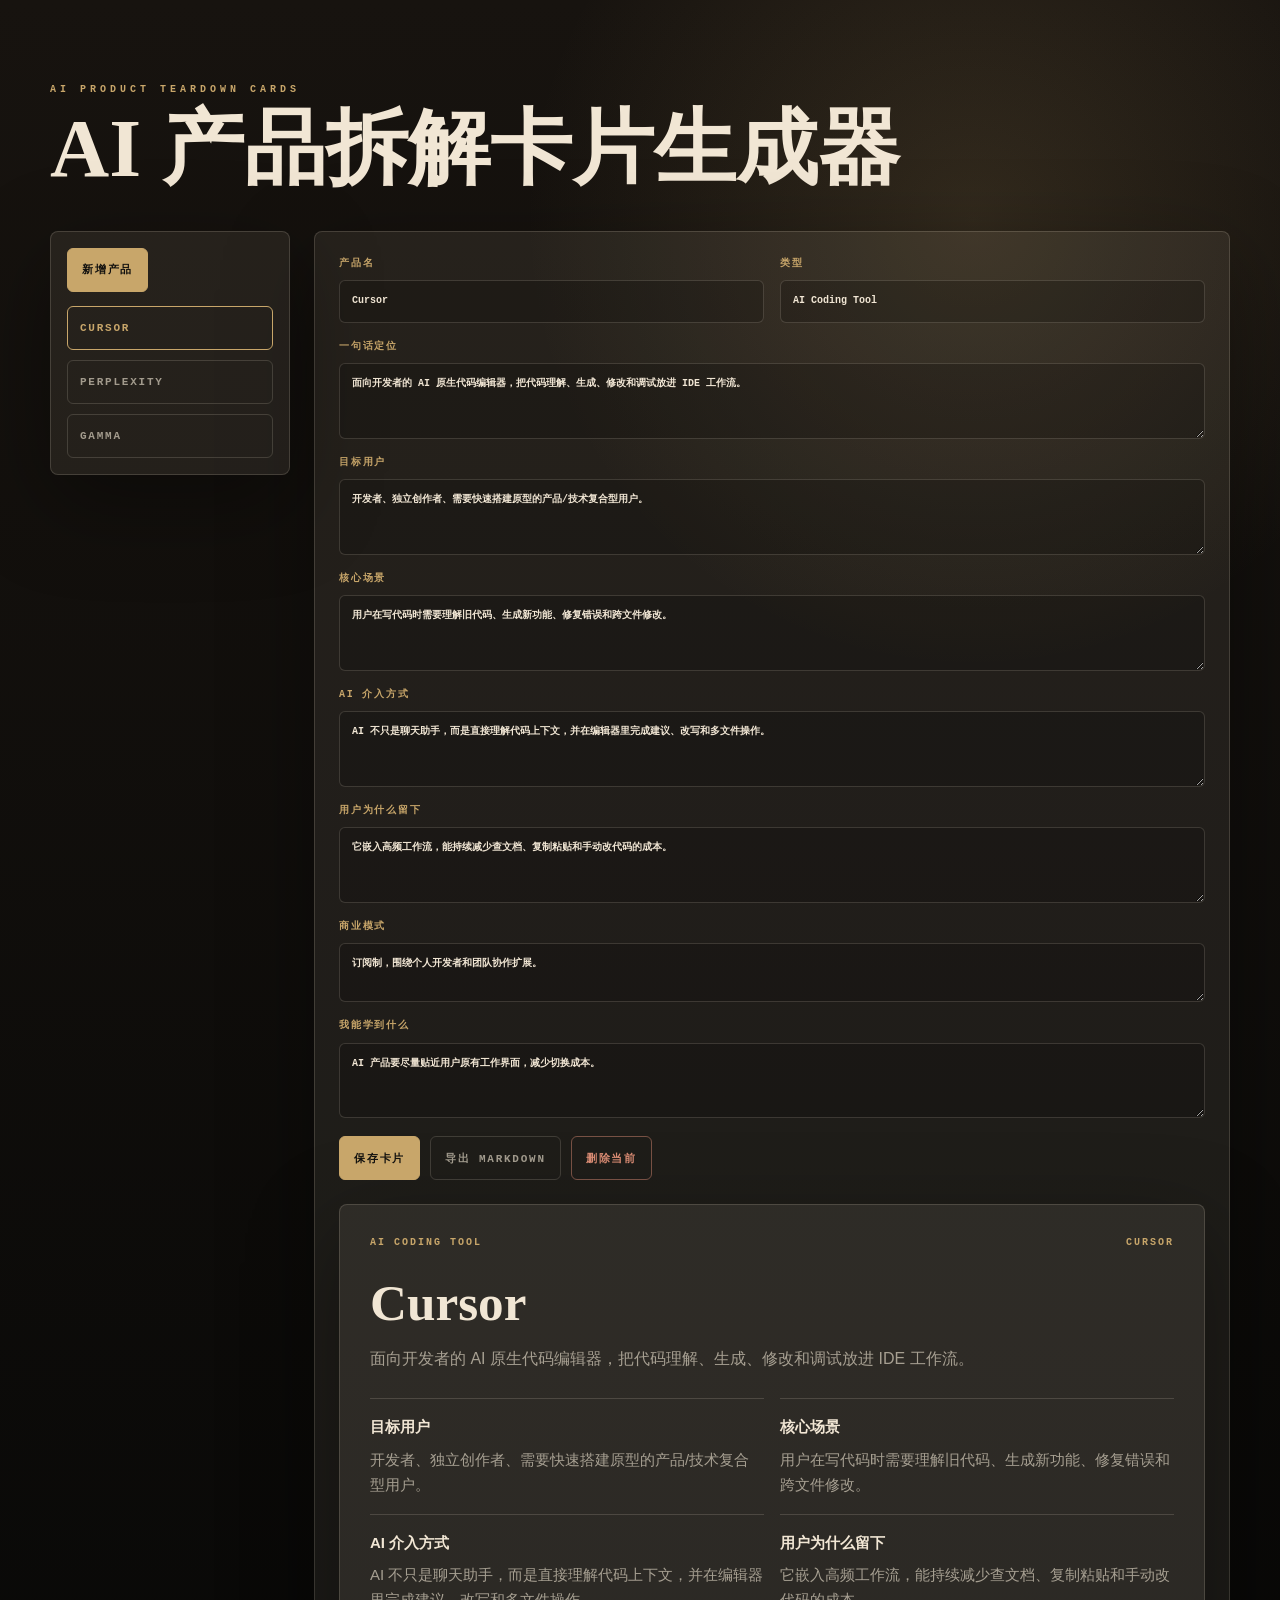
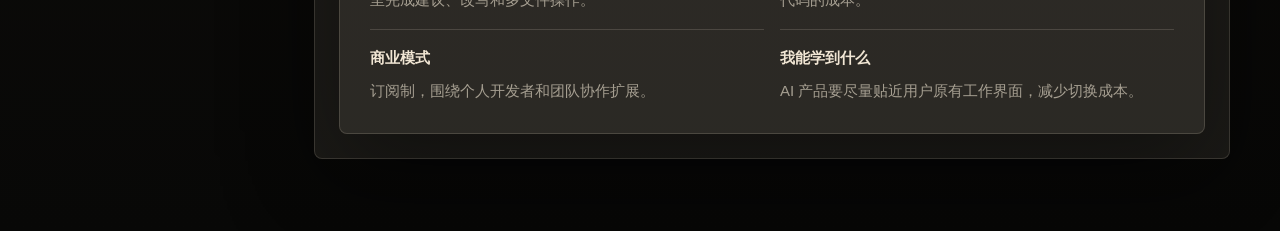
==== product-teardown/index.html @ 6c62f524 "Add files via upload" ====
<!DOCTYPE html>
<html lang="zh-CN">
<head>
  <meta charset="UTF-8">
  <meta name="viewport" content="width=device-width, initial-scale=1.0">
  <title>AI Product Teardown Cards</title>
  <link rel="stylesheet" href="style.css">
</head>
<body>
  <main class="app">
    <section class="intro">
      <p class="eyebrow">AI Product Teardown Cards</p>
      <h1>AI 产品拆解卡片生成器</h1>
    </section>

    <section class="workspace">
      <aside class="picker">
        <div class="tool-row">
          <button class="tool-button primary" id="new-card" type="button">新增产品</button>
        </div>
        <div class="product-list" id="product-list" aria-label="产品列表"></div>
      </aside>

      <section class="editor" aria-label="拆解编辑器">
        <form class="form" id="teardown-form">
          <label>
            产品名
            <input name="name" autocomplete="off" placeholder="例如 Cursor">
          </label>
          <label>
            类型
            <input name="category" autocomplete="off" placeholder="例如 AI Coding Tool">
          </label>
          <label>
            一句话定位
            <textarea name="positioning" rows="3" placeholder="它是什么，帮谁解决什么问题？"></textarea>
          </label>
          <label>
            目标用户
            <textarea name="users" rows="3" placeholder="谁会高频使用它？"></textarea>
          </label>
          <label>
            核心场景
            <textarea name="scenario" rows="3" placeholder="用户在什么任务里会打开它？"></textarea>
          </label>
          <label>
            AI 介入方式
            <textarea name="aiRole" rows="3" placeholder="AI 具体替用户做了哪一步？"></textarea>
          </label>
          <label>
            用户为什么留下
            <textarea name="retention" rows="3" placeholder="它如何降低成本、提升效率或形成习惯？"></textarea>
          </label>
          <label>
            商业模式
            <textarea name="business" rows="2" placeholder="订阅、团队版、API、企业采购等。"></textarea>
          </label>
          <label>
            我能学到什么
            <textarea name="lesson" rows="3" placeholder="对你做 AI 产品有什么启发？"></textarea>
          </label>
        </form>

        <div class="actions">
          <button class="tool-button primary" id="save-card" type="button">保存卡片</button>
          <button class="tool-button" id="export-card" type="button">导出 Markdown</button>
          <button class="tool-button danger" id="delete-card" type="button">删除当前</button>
        </div>

        <article class="card" id="teardown-card" aria-live="polite"></article>
      </section>
    </section>
  </main>

  <script src="script.js"></script>
</body>
</html>
---- product-teardown/style.css ----
:root {
  --bg: #11100e;
  --surface: rgba(238, 226, 207, 0.08);
  --surface-strong: rgba(238, 226, 207, 0.12);
  --ink: #f1e6d4;
  --muted: rgba(241, 230, 212, 0.62);
  --line: rgba(241, 230, 212, 0.16);
  --accent: #c8a66a;
  --danger: #d98b73;
}

* {
  box-sizing: border-box;
}

body {
  margin: 0;
  min-height: 100vh;
  background:
    radial-gradient(circle at 76% 12%, rgba(200, 166, 106, 0.16), transparent 28rem),
    linear-gradient(180deg, #17130f, #080807);
  color: var(--ink);
  font-family: Inter, "Noto Sans SC", "Microsoft YaHei", Arial, sans-serif;
  line-height: 1.65;
}

.app {
  width: min(1180px, calc(100% - 40px));
  margin: 0 auto;
  padding: 72px 0;
}

.intro {
  max-width: 860px;
  margin-bottom: 42px;
}

.eyebrow {
  color: var(--accent);
  font-family: "Courier New", monospace;
  font-size: 10px;
  font-weight: 700;
  letter-spacing: 0.4em;
  text-transform: uppercase;
}

h1,
h2 {
  margin: 0 0 18px;
  font-family: Georgia, "Noto Serif SC", serif;
  font-weight: 900;
  line-height: 0.98;
}

h1 {
  font-size: clamp(42px, 7vw, 82px);
}

h2 {
  font-size: clamp(30px, 4vw, 52px);
}

p {
  color: var(--muted);
}

.workspace {
  display: grid;
  grid-template-columns: 240px minmax(0, 1fr);
  gap: 24px;
  align-items: start;
}

.picker,
.editor,
.card {
  border: 1px solid var(--line);
  border-radius: 8px;
  background: var(--surface);
  box-shadow: 0 28px 90px rgba(0, 0, 0, 0.36);
}

.picker {
  position: sticky;
  top: 24px;
  display: grid;
  align-content: start;
  gap: 14px;
  padding: 16px;
}

.product-list {
  display: grid;
  gap: 10px;
}

.tool-row,
.actions {
  display: flex;
  flex-wrap: wrap;
  gap: 10px;
}

.product-button,
.tool-button {
  min-height: 44px;
  border: 1px solid var(--line);
  border-radius: 6px;
  background: transparent;
  color: var(--muted);
  cursor: pointer;
  font-family: "Courier New", monospace;
  font-size: 11px;
  font-weight: 700;
  letter-spacing: 0.16em;
  text-align: left;
  text-transform: uppercase;
}

.product-button {
  width: 100%;
  padding: 0 12px;
}

.tool-button {
  display: inline-flex;
  align-items: center;
  justify-content: center;
  padding: 0 14px;
}

.tool-button.primary {
  border-color: var(--accent);
  background: var(--accent);
  color: var(--bg);
}

.tool-button.danger {
  border-color: rgba(217, 139, 115, 0.48);
  color: var(--danger);
}

.product-button.active,
.product-button:hover,
.tool-button:hover {
  border-color: var(--accent);
  color: var(--accent);
}

.tool-button.primary:hover {
  color: var(--bg);
}

.editor {
  padding: 24px;
}

.form {
  display: grid;
  grid-template-columns: repeat(2, minmax(0, 1fr));
  gap: 16px;
}

.form label {
  display: grid;
  gap: 8px;
  color: var(--accent);
  font-family: "Courier New", monospace;
  font-size: 10px;
  font-weight: 700;
  letter-spacing: 0.18em;
  text-transform: uppercase;
}

.form label:nth-child(n + 3) {
  grid-column: span 2;
}

input,
textarea {
  width: 100%;
  border: 1px solid var(--line);
  border-radius: 6px;
  background: rgba(0, 0, 0, 0.18);
  color: var(--ink);
  font: inherit;
  letter-spacing: 0;
  outline: none;
  padding: 12px;
  resize: vertical;
}

input:focus,
textarea:focus {
  border-color: var(--accent);
}

.actions {
  margin: 18px 0 24px;
}

.card {
  padding: 30px;
}

.meta {
  display: flex;
  justify-content: space-between;
  gap: 16px;
  margin-bottom: 26px;
  color: var(--accent);
  font-family: "Courier New", monospace;
  font-size: 10px;
  font-weight: 700;
  letter-spacing: 0.2em;
  text-transform: uppercase;
}

.grid {
  display: grid;
  grid-template-columns: repeat(2, minmax(0, 1fr));
  gap: 16px;
  margin-top: 26px;
}

.block {
  border-top: 1px solid var(--line);
  padding-top: 16px;
}

.block h3 {
  margin: 0 0 8px;
  font-size: 15px;
}

.block p {
  margin: 0;
  font-size: 15px;
}

.quote {
  margin-top: 28px;
  border-left: 2px solid var(--accent);
  padding-left: 18px;
  color: var(--ink);
  font-family: Georgia, "Noto Serif SC", serif;
  font-size: 22px;
  line-height: 1.35;
}

@media (max-width: 860px) {
  .workspace,
  .grid,
  .form {
    grid-template-columns: 1fr;
  }

  .picker {
    position: static;
  }

  .form label:nth-child(n + 3) {
    grid-column: span 1;
  }
}
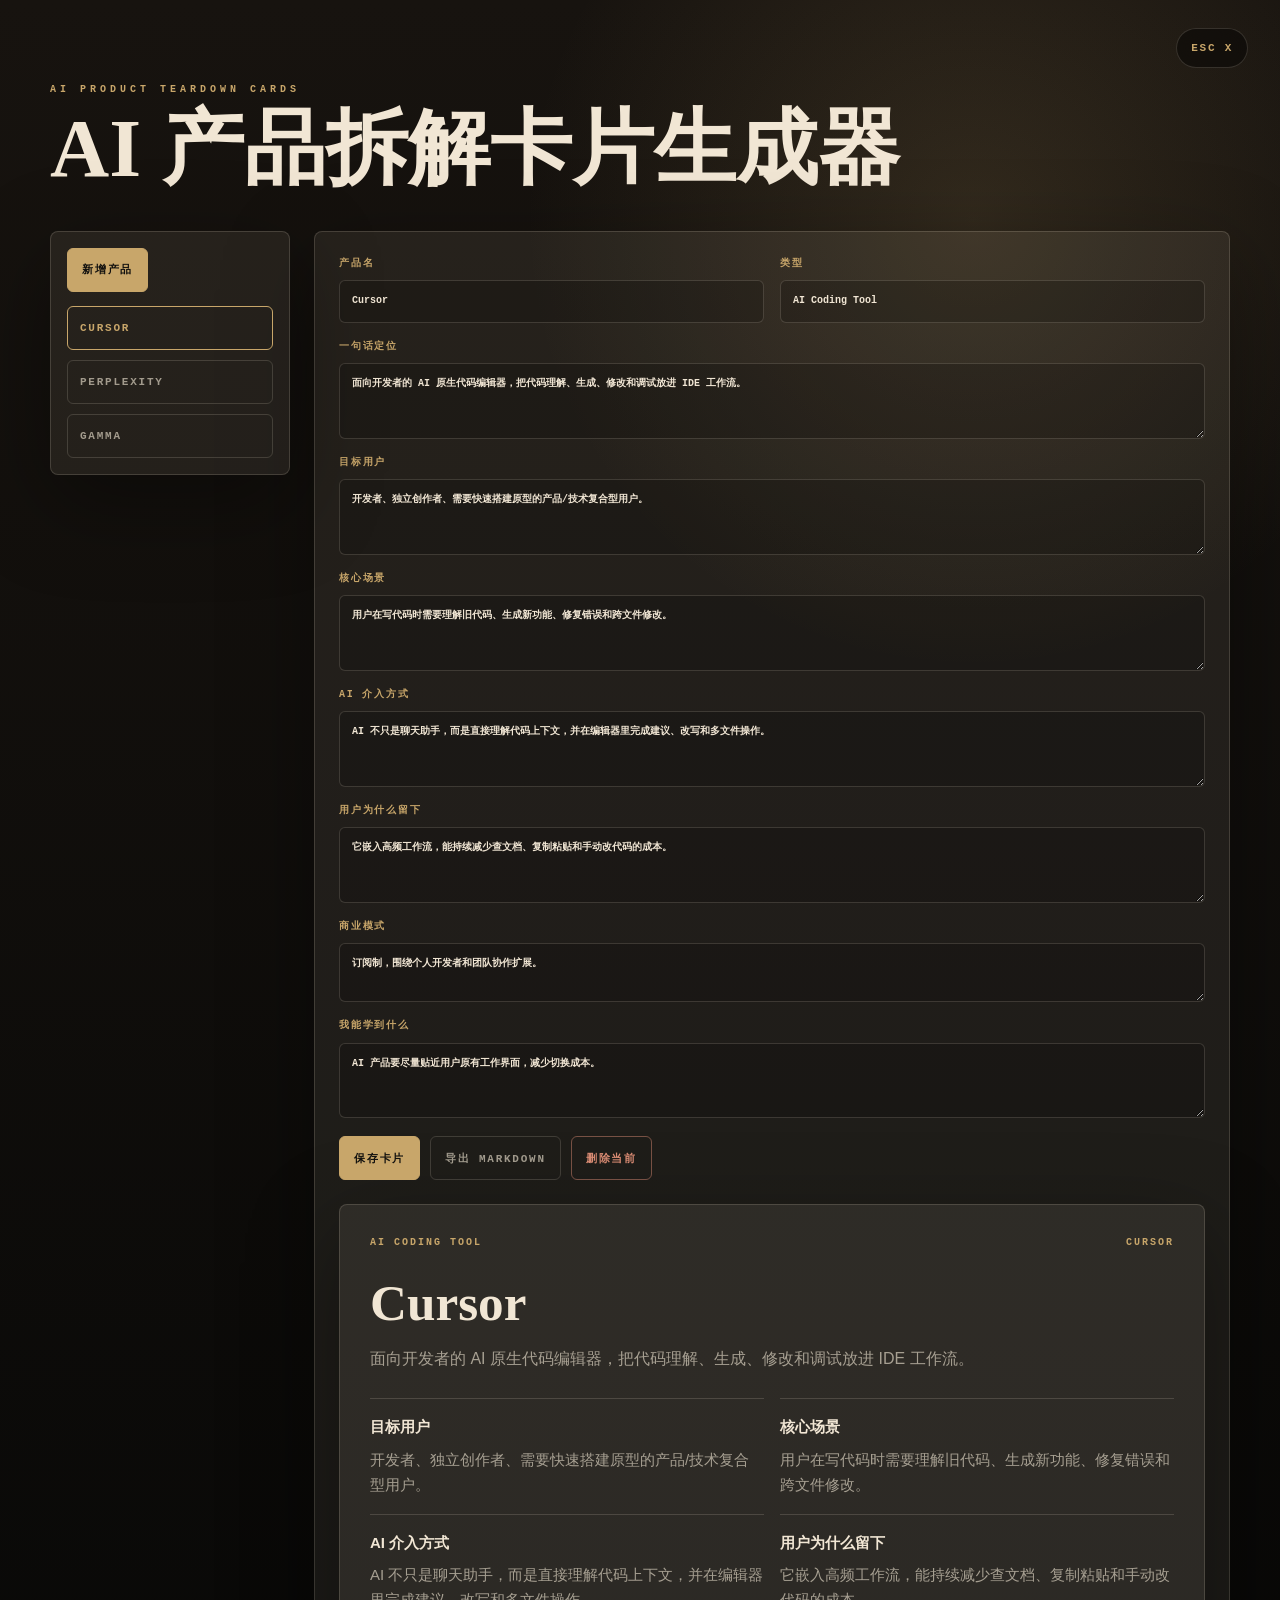
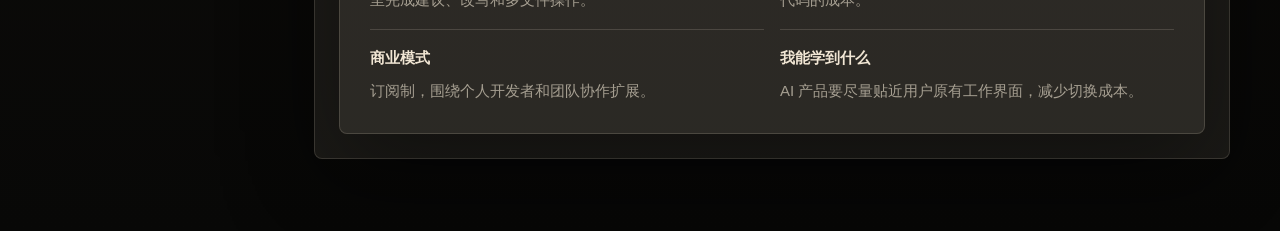
==== commit 47e727f7: "Add files via upload" ====
--- a/product-teardown/index.html
+++ b/product-teardown/index.html
@@ -7,6 +7,7 @@
   <link rel="stylesheet" href="style.css">
 </head>
 <body>
+  <a class="exit-link" href="../works.html" aria-label="退出到落地作品">ESC X</a>
   <main class="app">
     <section class="intro">
       <p class="eyebrow">AI Product Teardown Cards</p>
--- a/product-teardown/style.css
+++ b/product-teardown/style.css
@@ -24,6 +24,36 @@
   line-height: 1.65;
 }
 
+.exit-link {
+  position: fixed;
+  top: 28px;
+  right: 32px;
+  z-index: 20;
+  display: inline-flex;
+  width: fit-content;
+  align-items: center;
+  justify-content: center;
+  border: 1px solid var(--line);
+  border-radius: 999px;
+  padding: 10px 14px;
+  background: rgba(0, 0, 0, 0.42);
+  color: var(--accent);
+  backdrop-filter: blur(16px);
+  font-family: "Courier New", monospace;
+  font-size: 11px;
+  font-weight: 800;
+  letter-spacing: 0.16em;
+  text-decoration: none;
+  text-transform: uppercase;
+  transition: border-color 180ms ease, color 180ms ease, transform 180ms ease;
+}
+
+.exit-link:hover {
+  border-color: var(--accent);
+  color: #fff;
+  transform: translateY(-2px);
+}
+
 .app {
   width: min(1180px, calc(100% - 40px));
   margin: 0 auto;
